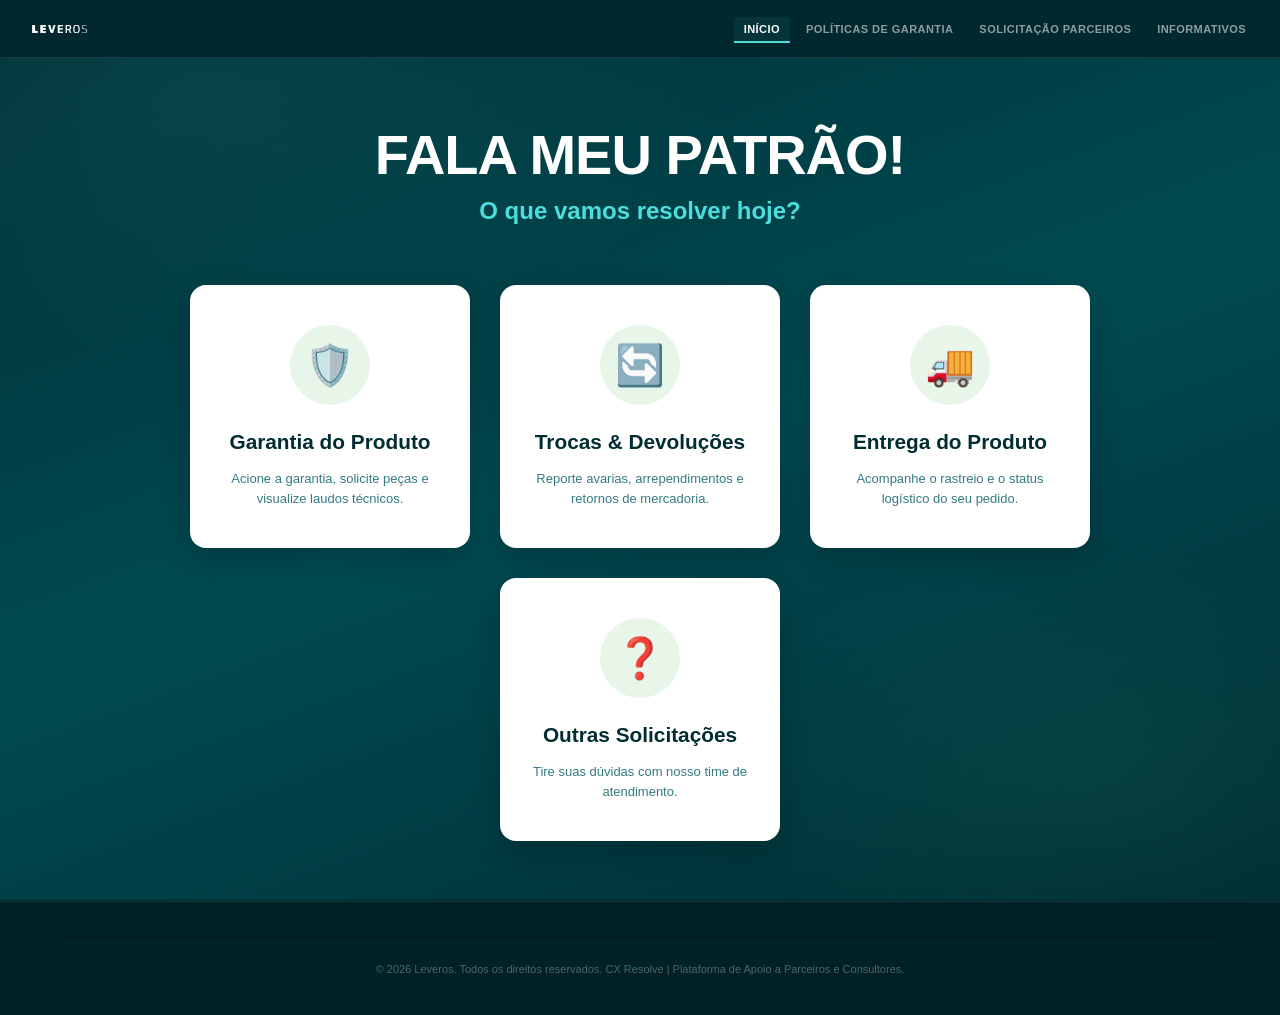
==== index.html @ 74e3dc8e "Update index.html" ====
<!DOCTYPE html>
<html lang="pt-BR">
<head>
    <meta charset="UTF-8">
    <meta name="viewport" content="width=device-width, initial-scale=1.0">
    <link rel="icon" type="image" href="LogoLeveros.png">
    <title>Hub do Parceiro - Leveros</title>
    <meta name="view-transition" content="same-origin">    
    <link rel="stylesheet" href="style.css">
    
    <!-- Estilos exclusivos do Hub (integrados com as variáveis do seu style.css) -->
    <style>
        .hub-wrapper {
            text-align: center;
            padding-top: 40px; /* Dá um respiro abaixo do header */
        }

        .greeting-title {
            font-size: clamp(32px, 5vw, 56px);
            font-weight: 900;
            color: white; 
            margin-bottom: 10px;
            letter-spacing: -1px;
            animation: fadeUp 0.6s ease both;
        }

        .greeting-subtitle {
            font-size: clamp(16px, 2.5vw, 24px);
            font-weight: 700;
            color: var(--azul);
            margin-bottom: 60px;
            opacity: 0.9;
            animation: fadeUp 0.6s ease both 0.2s;
        }

        /* Grade dos Cartões */
        .cards-grid {
            display: flex;
            justify-content: center;
            gap: 30px;
            flex-wrap: wrap;
            animation: fadeUp 0.8s ease both 0.4s;
        }

        /* Estilo dos Cartões - Fundo Branco para destacar no fundo escuro */
        .hub-card {
            background: #ffffff;
            border: none;
            border-radius: 16px;
            width: 280px;
            padding: 40px 24px;
            text-decoration: none;
            box-shadow: 0 10px 30px rgba(0, 0, 0, 0.2);
            transition: all 0.3s ease;
            display: flex;
            flex-direction: column;
            align-items: center;
            gap: 15px;
            position: relative;
            overflow: hidden;
        }

        /* Barra amarela superior no hover */
        .hub-card::before {
            content: "";
            position: absolute;
            top: 0;
            left: 0;
            width: 100%;
            height: 6px;
            background: var(--amarelo);
            transform: scaleX(0);
            transition: transform 0.3s ease;
            transform-origin: left;
        }

        .hub-card:hover {
            transform: translateY(-10px);
            box-shadow: 0 15px 40px rgba(0, 0, 0, 0.4);
        }

        .hub-card:hover::before {
            transform: scaleX(1);
        }

        /* Ícones */
        .icon-wrapper {
            display: flex;
            align-items: center;
            justify-content: center;
            width: 80px;
            height: 80px;
            background-color: #E8F5E9; /* Verde bem clarinho de fundo */
            border-radius: 50%;
            margin-bottom: 10px;
            transition: transform 0.3s ease, background-color 0.3s ease, box-shadow 0.3s ease;
        }

        .hub-icon {
            font-size: 2.5rem;
        }

        .hub-card:hover .icon-wrapper {
            background-color: var(--verde3);
            transform: scale(1.1);
            box-shadow: 0 0 15px rgba(111, 255, 175, 0.5);
        }

        /* Textos dentro do Cartão (Precisam ser escuros para aparecer no fundo branco) */
        .hub-title {
            font-size: 1.3rem;
            font-weight: 800;
            color: var(--verde1);
            text-align: center;
        }

        .hub-desc {
            font-size: 13px;
            color: var(--verde2);
            margin: 0;
            line-height: 1.5;
            text-align: center;
            opacity: 0.8;
        }
    </style>
</head>

<body>
    <!-- Camada de fundo do seu CSS -->
    <div class="bg-layer"></div>

    <header class="top-header">
         <div class="header-inner">
            <div class="logo-area">
                <img src="LogoLeveros.png" class="header-logo" alt="Leveros">
            </div>
            <nav>
                <ul>
                    <li><a href="index.html" class="active">Início</a></li>
                    <li><a href="politicas.html">Políticas de Garantia</a></li>
                    <li><a href="formPatrao.html">Solicitação Parceiros</a></li>
                    <li><a href="informativos.html">Informativos</a></li>
                </ul>
            </nav>
            <div class="hamburger" id="hamburger"><span></span><span></span><span></span></div>
        </div>
    </header>

    <!-- Usando o seu .container nativo para respeitar margens e paddings -->
    <main class="container">
        <div class="hub-wrapper">
            
            <!-- Texto Animado -->
            <h1 class="greeting-title">FALA MEU PATRÃO!</h1>
            <p class="greeting-subtitle">O que vamos resolver hoje?</p>

            <!-- Grade de Opções (Cards) -->
            <div class="cards-grid">
                
                <!-- Card 1: Garantia -->
                <a href="formPatrao.html" class="hub-card">
                    <div class="icon-wrapper">
                        <div class="hub-icon">🛡️</div>
                    </div>
                    <div class="hub-title">Garantia do Produto</div>
                    <p class="hub-desc">Acione a garantia, solicite peças e visualize laudos técnicos.</p>
                </a>

                <!-- Card 2: Trocas & Devoluções -->
                <a href="trocas.html" class="hub-card">
                    <div class="icon-wrapper">
                        <div class="hub-icon">🔄</div>
                    </div>
                    <div class="hub-title">Trocas & Devoluções</div>
                    <p class="hub-desc">Reporte avarias, arrependimentos e retornos de mercadoria.</p>
                </a>

                <!-- Card 3: Entregas -->
                <a href="entregas.html" class="hub-card">
                    <div class="icon-wrapper">
                        <div class="hub-icon">🚚</div>
                    </div>
                    <div class="hub-title">Entrega do Produto</div>
                    <p class="hub-desc">Acompanhe o rastreio e o status logístico do seu pedido.</p>
                </a>

                <!-- Card 4: Outros Assuntos -->
                <a href="atendimento.html" class="hub-card">
                    <div class="icon-wrapper">
                        <div class="hub-icon">❓</div>
                    </div>
                    <div class="hub-title">Outras Solicitações</div>
                    <p class="hub-desc">Tire suas dúvidas com nosso time de atendimento.</p>
                </a>

            </div>
        </div>
    </main>

    <!-- Usando a estrutura nativa de rodapé do seu CSS -->
    <footer>
        <div class="footer-bottom">
            <p>&copy; 2026 Leveros. Todos os direitos reservados. CX Resolve | Plataforma de Apoio a Parceiros e Consultores.</p>
        </div>
    </footer>

    <script>
        // ── Script do Menu Hambúrguer Nativo ──
        (function () {
            const hamburger = document.getElementById('hamburger');
            if (!hamburger) return;

            const navLinks = document.querySelectorAll('nav ul li a');
            
            // Cria o menu baseado na sua classe .mobile-menu do style.css
            const mobileMenu = document.createElement('div');
            mobileMenu.className = 'mobile-menu';
            mobileMenu.id = 'mobileMenu';

            navLinks.forEach(link => {
                const a = document.createElement('a');
                a.href = link.href;
                a.textContent = link.textContent;
                if (link.classList.contains('active')) a.classList.add('active');
                a.addEventListener('click', () => mobileMenu.classList.remove('open'));
                mobileMenu.appendChild(a);
            });

            document.body.appendChild(mobileMenu);

            hamburger.addEventListener('click', (e) => {
                e.stopPropagation();
                mobileMenu.classList.toggle('open');
            });

            document.addEventListener('click', (e) => {
                if (!hamburger.contains(e.target) && !mobileMenu.contains(e.target)) {
                    mobileMenu.classList.remove('open');
                }
            });
        })();
    </script>
</body>
</html>
---- style.css ----
/* ====================================================================
   1. VARIÁVEIS GLOBAIS E RESET
   ==================================================================== */
:root {
  --verde1: #002D32;
  --verde2: #005A64;
  --azul:   #4CDDDD;
  --verde3: #6FFFAF;
  --amarelo:#FFCE00;
  --glass:  rgba(255,255,255,0.05);
  --glass-border: rgba(255,255,255,0.09);
  --font: Verdana, Geneva, Tahoma, sans-serif;
  
  --erro-cor: #FF6B6B;
  --erro-bg: rgba(255,107,107,0.1);
  --erro-border: rgba(255,107,107,0.2);
  
  --sucesso-cor: var(--verde3);
  --sucesso-bg: rgba(111,255,175,0.08);
  --sucesso-border: rgba(111,255,175,0.25);

  /* Altura do header — usada em múltiplos lugares */
  --header-h: 58px;
  /* Ticker não é mais fixo, então container só compensa a navbar */
}

*, *::before, *::after { box-sizing: border-box; margin: 0; padding: 0; }

body {
  font-family: var(--font);
  background: var(--verde1);
  color: white;
  min-height: 100vh;
  overflow-x: hidden;
  font-size: 13px;
  display: flex;
  flex-direction: column;
}

.bg-layer {
  position: fixed; inset: 0; z-index: 0;
  background:
    radial-gradient(ellipse 70% 50% at 15% 10%, rgba(76,221,221,0.09) 0%, transparent 60%),
    radial-gradient(ellipse 55% 45% at 85% 85%, rgba(111,255,175,0.06) 0%, transparent 55%),
    linear-gradient(160deg, #002D32 0%, #004A52 50%, #002D32 100%);
}

.container { 
  width: 100%; 
  max-width: 1200px; 
  margin: 0 auto; 
  padding: calc(var(--header-h) + 24px) 20px 40px; 
  position: relative; 
  z-index: 5; 
  flex: 1;
}

.section-label { font-size: 10px; font-weight: 700; letter-spacing: 0.14em; text-transform: uppercase; color: var(--azul); opacity: 0.8; margin-bottom: 14px; }

.page-header { margin-bottom: 40px; animation: fadeUp 0.5s ease both; }
.page-label { font-size: 10px; color: var(--azul); letter-spacing: 0.12em; text-transform: uppercase; margin-bottom: 8px; opacity: 0.8; }
.page-header h1 { font-family: var(--font); font-size: clamp(24px, 4vw, 32px); font-weight: 700; }
.page-header h1 span { color: var(--azul); }
.page-header p { font-size: 12px; opacity: 0.45; margin-top: 8px; line-height: 1.6; }


/* ====================================================================
   3. NAVEGAÇÃO E HEADER
   ==================================================================== */
header.top-header {
    position: fixed;
    top: 0;
    width: 100%;
    z-index: 1000; /* maior que o menu mobile */
}

/* Barra principal do header */
.header-inner { 
  width: 100%; 
  background: rgba(0,40,46,0.98); 
  backdrop-filter: blur(18px); 
  border-bottom: 1px solid var(--glass-border); 
  padding: 0 24px;
  height: var(--header-h);
  display: flex; 
  align-items: center; 
  justify-content: space-between; 
  gap: 12px;
}

.header-inner h1 {
  font-size: clamp(11px, 2vw, 14px);
  white-space: nowrap;
  overflow: hidden;
  text-overflow: ellipsis;
  flex-shrink: 1;
  min-width: 0;
}

.logo-area { display: flex; align-items: center; gap: 10px; }
.header-logo { height: 24px; filter: brightness(0) invert(1); }

header nav { 
  flex-shrink: 0;
}

nav ul, .nav-links { 
  list-style: none; 
  display: flex; 
  align-items: center; 
  justify-content: flex-end; 
  gap: 6px;
  white-space: nowrap; 
  flex-wrap: nowrap;
}

nav a, .nav-links a { 
  color: rgba(255,255,255,0.55); 
  text-decoration: none; 
  font-family: var(--font); 
  font-size: 11px; 
  font-weight: bold; 
  text-transform: uppercase; 
  letter-spacing: 0.04em; 
  transition: color 0.3s;
  padding: 6px 10px;
  border-radius: 4px;
  white-space: nowrap;
}
nav a:hover, .nav-links a:hover { color: var(--azul); }
nav a.active { 
  color: white; 
  border-bottom: 2px solid var(--azul); 
  background: rgba(76,221,221,0.07); 
  border-radius: 4px 4px 0 0; 
}

.logout-btn { margin-left: 8px; padding: 6px 12px; border: 1px solid var(--amarelo); border-radius: 4px; background: transparent; color: var(--amarelo); font-family: var(--font); font-size: 11px; font-weight: 700; cursor: pointer; transition: all 0.2s; white-space: nowrap; }
.logout-btn:hover { background: var(--amarelo); color: var(--verde1); }

/* Hambúrguer — oculto por padrão */
.hamburger { 
  display: none; 
  flex-direction: column; 
  gap: 5px; 
  cursor: pointer; 
  padding: 6px;
  flex-shrink: 0;
  margin-left: auto;
}
.hamburger span { display: block; width: 22px; height: 2px; background: white; border-radius: 2px; transition: all 0.3s; }

/* Menu mobile deslizante */
.mobile-menu { 
  display: none; 
  position: fixed; 
  top: var(--header-h); 
  left: 0; 
  right: 0; 
  background: rgba(0,40,46,0.99); 
  backdrop-filter: blur(18px); 
  border-bottom: 1px solid var(--glass-border); 
  padding: 12px 24px 20px; 
  z-index: 998;
  flex-direction: column; 
  gap: 2px; 
}
.mobile-menu.open { display: flex; }
.mobile-menu a { 
  color: rgba(255,255,255,0.8); 
  text-decoration: none; 
  font-family: var(--font); 
  font-size: 13px; 
  padding: 13px 4px; 
  border-bottom: 1px solid var(--glass-border); 
  display: flex;
  align-items: center;
  gap: 8px;
}
.mobile-menu a.active { color: var(--azul); font-weight: bold; }
.mobile-menu a:last-child { border-bottom: none; }
.mobile-menu .logout-btn { margin-top: 10px; margin-left: 0; width: fit-content; }


/* ====================================================================
   4. TICKER — estático, rola com a página
   ==================================================================== */
.ticker-wrapper {
    height: 41px;
    background: rgba(76, 221, 221, 0.08); 
    border-bottom: 1px dashed rgba(76, 221, 221, 0.2);
    width: 100%;
    overflow: hidden;
    display: flex;
    align-items: center;
    /* Fica logo abaixo da .header-inner no HTML — rola com a página normalmente */
    position: relative;
    z-index: 1;
}

.ticker-content {
    display: inline-flex;
    white-space: nowrap;
    animation: ticker 80s linear infinite; 
    will-change: transform;
}

.ticker-item {
    color: white;
    font-size: 12px;
    font-weight: normal;
    padding: 0 60px;
    display: inline-flex;
    align-items: center;
    letter-spacing: 0.03em;
    white-space: nowrap;
}

.ticker-item strong { margin-left: 6px; margin-right: 6px; }

@keyframes ticker {
    0%   { transform: translateX(0); }
    100% { transform: translateX(-50%); } 
}
.ticker-wrapper:hover .ticker-content { animation-play-state: paused; }


/* ====================================================================
   11. FORMULÁRIO E TABELAS
   ==================================================================== */
.layout-wrapper { display: flex; gap: 25px; align-items: flex-start; flex-wrap: wrap; }
.form-column { flex: 1; min-width: 280px; max-width: 650px; }
.table-column { flex: 1; min-width: 280px; }

.card-panel { background: var(--glass); border: 1px solid var(--glass-border); border-radius: 8px; padding: 24px; margin-bottom: 24px; backdrop-filter: blur(10px); }
.form-group { margin-bottom: 18px; }
.form-group label { display: block; margin-bottom: 6px; font-size: 11px; opacity: 0.8; font-weight: bold; color: white; text-transform: uppercase; letter-spacing: 0.05em; }
select, input[type="date"] { width: 100%; padding: 10px 14px; border-radius: 5px; border: 1px solid var(--glass-border); background: rgba(255,255,255,0.06); color: white; font-family: var(--font); font-size: 12px; outline: none; transition: border-color 0.2s; color-scheme: dark; }
select option { background: #003038; color: white; }
select:focus, input[type="date"]:focus { border-color: var(--azul); }
.hidden { display: none !important; }

.garantia-section { background: rgba(0, 0, 0, 0.15); padding: 20px; border-radius: 8px; border: 1px dashed var(--glass-border); margin-bottom: 20px; margin-top: 20px; }

.glass-table { width: 100%; border-collapse: collapse; font-size: 11px; color: rgba(255, 255, 255, 0.9); }
.glass-table th, .glass-table td { padding: 12px 10px; text-align: left; border-bottom: 1px dashed var(--glass-border); }
.glass-table th { color: var(--azul); font-weight: bold; text-transform: uppercase; letter-spacing: 0.05em; background: rgba(0, 0, 0, 0.1); }
.glass-table tr:last-child td { border-bottom: none; }
.glass-table tr:hover td { background: rgba(255, 255, 255, 0.03); }

.tag-info { display: inline-block; padding: 3px 6px; border-radius: 4px; background: rgba(255, 206, 0, 0.1); color: var(--amarelo); font-size: 9px; font-weight: bold; margin-top: 4px; border: 1px solid rgba(255, 206, 0, 0.3); }
.tag-info-extenso { display: inline-block; padding: 4px 8px; border-radius: 4px; background: rgba(255, 206, 0, 0.1); color: var(--amarelo); font-size: 10px; line-height: 1.4; margin-top: 6px; border: 1px solid rgba(255, 206, 0, 0.3); }

.result-box h3 { font-size: 13px; font-weight: 700; color: var(--azul); margin-bottom: 8px; text-transform: uppercase; letter-spacing: 0.05em; }
.result-box p { font-size: 12px; line-height: 1.6; opacity: 0.85; margin-bottom: 20px; color: white; white-space: pre-line; }

.status-box { padding: 14px 18px; margin-bottom: 20px; border-radius: 8px; font-size: 12px; line-height: 1.6; }
.status-ok { background: var(--sucesso-bg); border: 1px solid var(--sucesso-border); color: var(--sucesso-cor); }
.status-nok { background: var(--erro-bg); border: 1px solid var(--erro-border); color: var(--erro-cor); }

.uappi-box { background: rgba(255,206,0,0.08); border: 1px solid rgba(255,206,0,0.25); padding: 14px 18px; margin-bottom: 20px; border-radius: 8px; font-size: 12px; line-height: 1.6; color: var(--amarelo); }
.protocolo-box { background: rgba(76,221,221,0.08); border: 1px solid rgba(76,221,221,0.25); padding: 14px 18px; margin-bottom: 20px; border-radius: 8px; font-size: 12px; line-height: 1.6; color: var(--azul); }
.info-row { display: flex; justify-content: space-between; border-bottom: 1px dashed var(--glass-border); padding-bottom: 6px; margin-bottom: 6px; }
.obs-text { font-size: 11px; margin-top: 10px; font-style: italic; opacity: 0.7; }
.alert-crm { background: rgba(255,206,0,0.1); color: white; padding: 16px; border-radius: 5px; font-size: 12px; border: 1px solid rgba(255,206,0,0.3); line-height: 1.5; margin-top: 10px; }
.regra-header { color: var(--amarelo); font-weight: 700; text-transform: uppercase; font-size: 11px; letter-spacing: 0.05em; display: block; margin-bottom: 5px; }
.crm-footer { margin-top: 12px; padding-top: 12px; border-top: 1px dashed rgba(255,206,0,0.3); font-size: 11px; opacity: 0.9; color: var(--amarelo); font-weight: bold; }
.section-title { font-size: 13px; font-weight: 700; color: white; letter-spacing: 0.05em; display: block; margin-bottom: 4px; }


/* ====================================================================
   12. FOOTER E ANIMAÇÕES
   ==================================================================== */
footer { 
  position: relative; 
  z-index: 5; 
  margin-top: 20px; 
  padding: 40px 28px; 
  background: rgba(0,0,0,0.25); 
  border-top: 1px solid var(--glass-border); 
  width: 100%; 
}
.footer-inner { max-width: 1160px; margin: auto; display: grid; grid-template-columns: repeat(auto-fit, minmax(200px, 1fr)); gap: 32px; margin-bottom: 24px; }
.footer-col h4 { font-size: 10px; font-weight: 700; letter-spacing: 0.12em; text-transform: uppercase; color: var(--azul); margin-bottom: 14px; }
.footer-col p, .footer-col a { font-size: 11px; opacity: 0.5; color: white; text-decoration: none; display: block; margin-bottom: 7px; transition: opacity 0.2s; }
.footer-col a:hover { opacity: 0.85; }
.footer-logo { height: 20px; filter: brightness(0) invert(1); opacity: 0.35; margin-bottom: 12px; }
.footer-bottom { max-width: 1160px; margin: 0 auto; padding-top: 20px; border-top: 1px solid var(--glass-border); text-align: center; font-size: 11px; opacity: 0.3; }

@keyframes fadeUp { from { opacity:0; transform:translateY(10px); } to { opacity:1; transform:none; } }
@keyframes fadeIn  { from { opacity:0; } to { opacity:1; } }
@keyframes pulseGreen { 0%, 100% { box-shadow: 0 0 0 0 rgba(111,255,175,0.4); } 50% { box-shadow: 0 0 0 5px rgba(111,255,175,0); } }


/* ====================================================================
   13. MEDIA QUERIES (TABLET / CELULAR)
   ==================================================================== */

/* Tablet — reduz padding do header */
@media (max-width: 900px) {
  .header-inner { padding: 0 16px; }
  nav a, .nav-links a { font-size: 10px; padding: 6px 7px; }
}

/* Mobile — ativa hambúrguer */
@media (max-width: 680px) {
  :root {
    --header-h: 54px;
  }

  .container {
  padding-top: calc(var(--header-h) + 41px + 24px); /* header + ticker + espaço */
  }

  nav ul, .nav-links { display: none; }
  .hamburger { display: flex; }

  .header-inner h1 {
    font-size: 12px;
    max-width: calc(100vw - 100px); /* evita colidir com hambúrguer */
  }

  .ticker-item {
    font-size: 11px;
    padding: 0 30px;
  }

  .container {
    padding-left: 14px;
    padding-right: 14px;
  }

  .card-panel { padding: 16px; }

  .welcome-row { flex-direction: column; align-items: flex-start; }
  .search-wrap { max-width: 100%; }
  .login-card { padding: 40px 24px; }
  .form-aviso-row { flex-direction: column; align-items: flex-start; }
  .form-row { grid-template-columns: 1fr; }
  .feedback-section { padding: 24px 18px; }

  .layout-wrapper { flex-direction: column; }
  .form-column, .table-column { min-width: 100%; max-width: 100%; }
}


/* ====================================================================
   14. VIEW TRANSITIONS
   ==================================================================== */
@view-transition { navigation: auto; }

@keyframes page-out { from { opacity: 1; } to { opacity: 0; } }
@keyframes page-in  { from { opacity: 0; } to { opacity: 1; } }

::view-transition-old(root) { animation: 200ms cubic-bezier(0.4, 0, 1, 1) both page-out; }
::view-transition-new(root) { animation: 300ms cubic-bezier(0, 0, 0.2, 1) both page-in; }

/* Ajustes exclusivos para telas menores (Celulares) */
    @media (max-width: 768px) {
        
        /* 1. Trava o cabeçalho para ele ficar no tamanho certinho e alinhado */
        .header-inner {
            display: flex !important;
            justify-content: space-between !important;
            align-items: center !important;
            flex-wrap: nowrap !important;
        }

        /* 2. Ajusta o tamanho da logo */
        .header-inner img {
            width: 140px !important; 
        }

        /* 3. A MÁGICA: Oculta o título longo no celular para despoluir a tela e não quebrar o menu */
        .header-inner h1 {
            display: none !important; 
        }

        /* 4. Garante que o container de baixo não fique com margem errada */
        .ticker-wrapper {
            margin-top: 15px !important;
        }
    
    
    
    
    }
      .container h2 {
    margin-bottom: 20px;
}
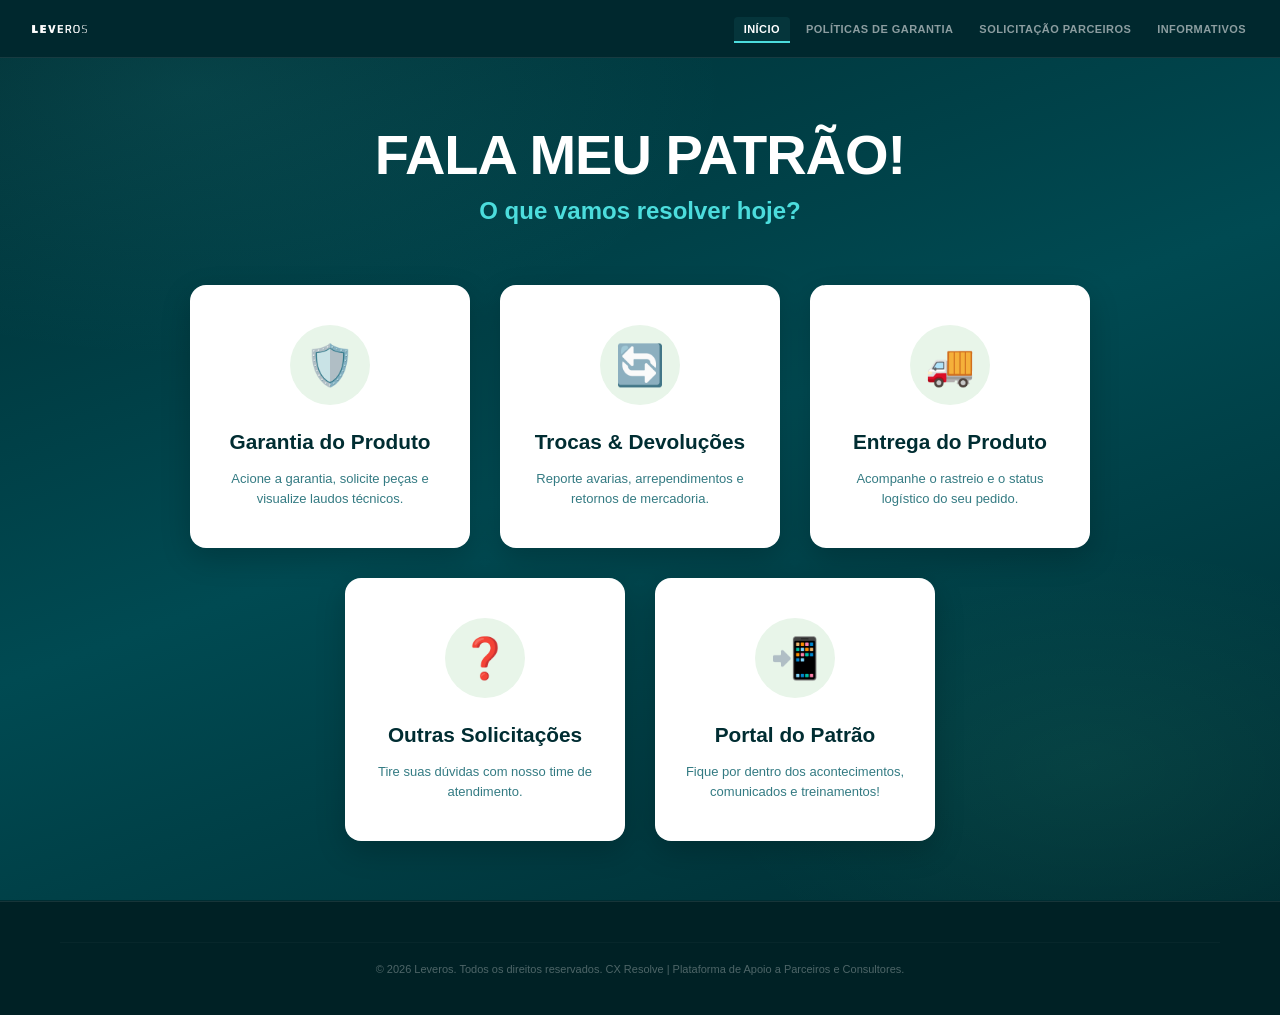
==== commit 6316c0c2: "Update index.html" ====
--- a/index.html
+++ b/index.html
@@ -193,6 +193,16 @@
                     <p class="hub-desc">Tire suas dúvidas com nosso time de atendimento.</p>
                 </a>
 
+
+                <!-- Card 5: Portal Parceiro -->
+                <a href="atendimento.html" class="hub-card">
+                    <div class="icon-wrapper">
+                        <div class="hub-icon">📲</div>
+                    </div>
+                    <div class="hub-title">Portal do Patrão</div>
+                    <p class="hub-desc">Fique por dentro dos acontecimentos, comunicados e treinamentos!</p>
+                </a>
+
             </div>
         </div>
     </main>
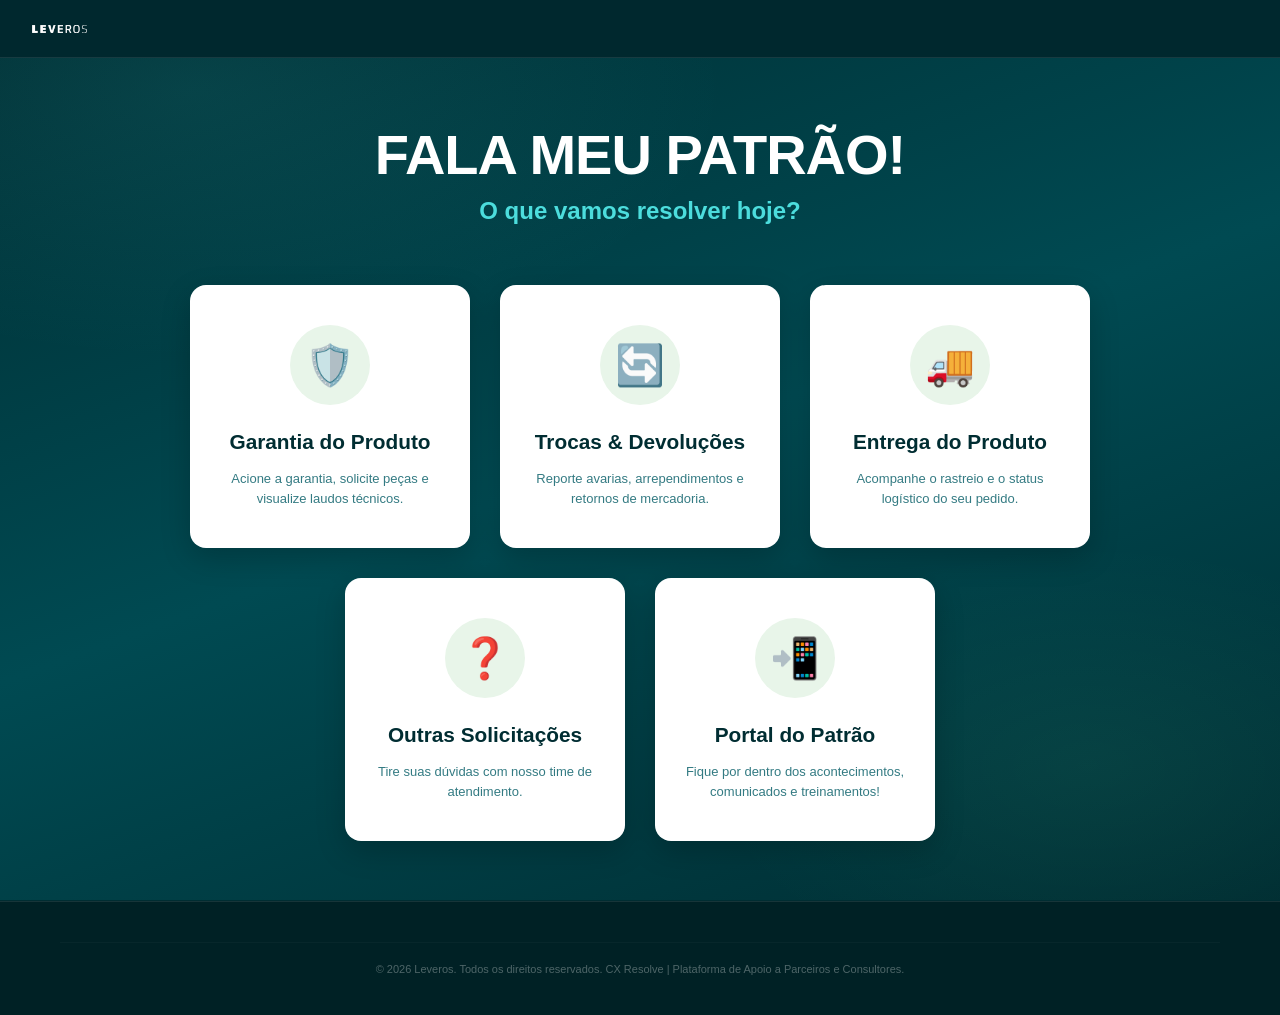
==== commit 8ddadc4f: "Update index.html" ====
--- a/index.html
+++ b/index.html
@@ -4,7 +4,7 @@
     <meta charset="UTF-8">
     <meta name="viewport" content="width=device-width, initial-scale=1.0">
     <link rel="icon" type="image" href="LogoLeveros.png">
-    <title>Hub do Parceiro - Leveros</title>
+    <title>Hub do Patrão - Leveros</title>
     <meta name="view-transition" content="same-origin">    
     <link rel="stylesheet" href="style.css">
     
@@ -134,15 +134,7 @@
             <div class="logo-area">
                 <img src="LogoLeveros.png" class="header-logo" alt="Leveros">
             </div>
-            <nav>
-                <ul>
-                    <li><a href="index.html" class="active">Início</a></li>
-                    <li><a href="politicas.html">Políticas de Garantia</a></li>
-                    <li><a href="formPatrao.html">Solicitação Parceiros</a></li>
-                    <li><a href="informativos.html">Informativos</a></li>
-                </ul>
-            </nav>
-            <div class="hamburger" id="hamburger"><span></span><span></span><span></span></div>
+            
         </div>
     </header>
 
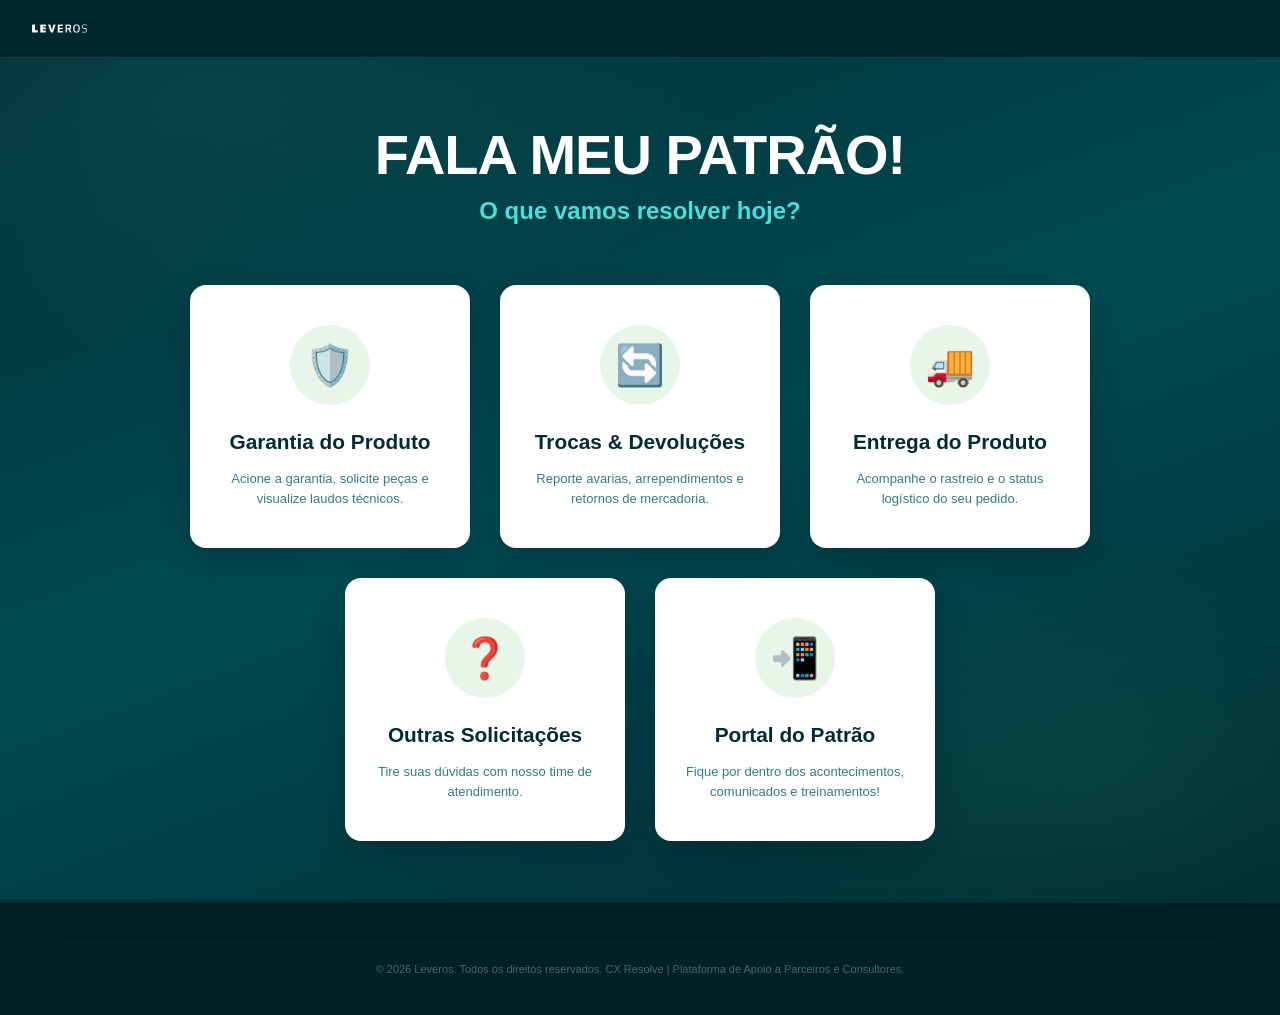
==== commit 7362b0a5: "Update index.html" ====
--- a/index.html
+++ b/index.html
@@ -122,6 +122,22 @@
             text-align: center;
             opacity: 0.8;
         }
+
+
+         /* =========================================
+               CORREÇÃO DA LOGO MOBILE
+        ========================================= */
+            .header-logo {
+                object-fit: contain; /* Impede que a imagem seja achatada */
+            }
+            
+            @media (max-width: 768px) {
+                .header-inner img.header-logo {
+                    width: 140px !important; /* Mantém a largura que você configurou */
+                    height: auto !important; /* Libera a altura para acompanhar a proporção da largura */
+                }
+            }
+        
     </style>
 </head>
 
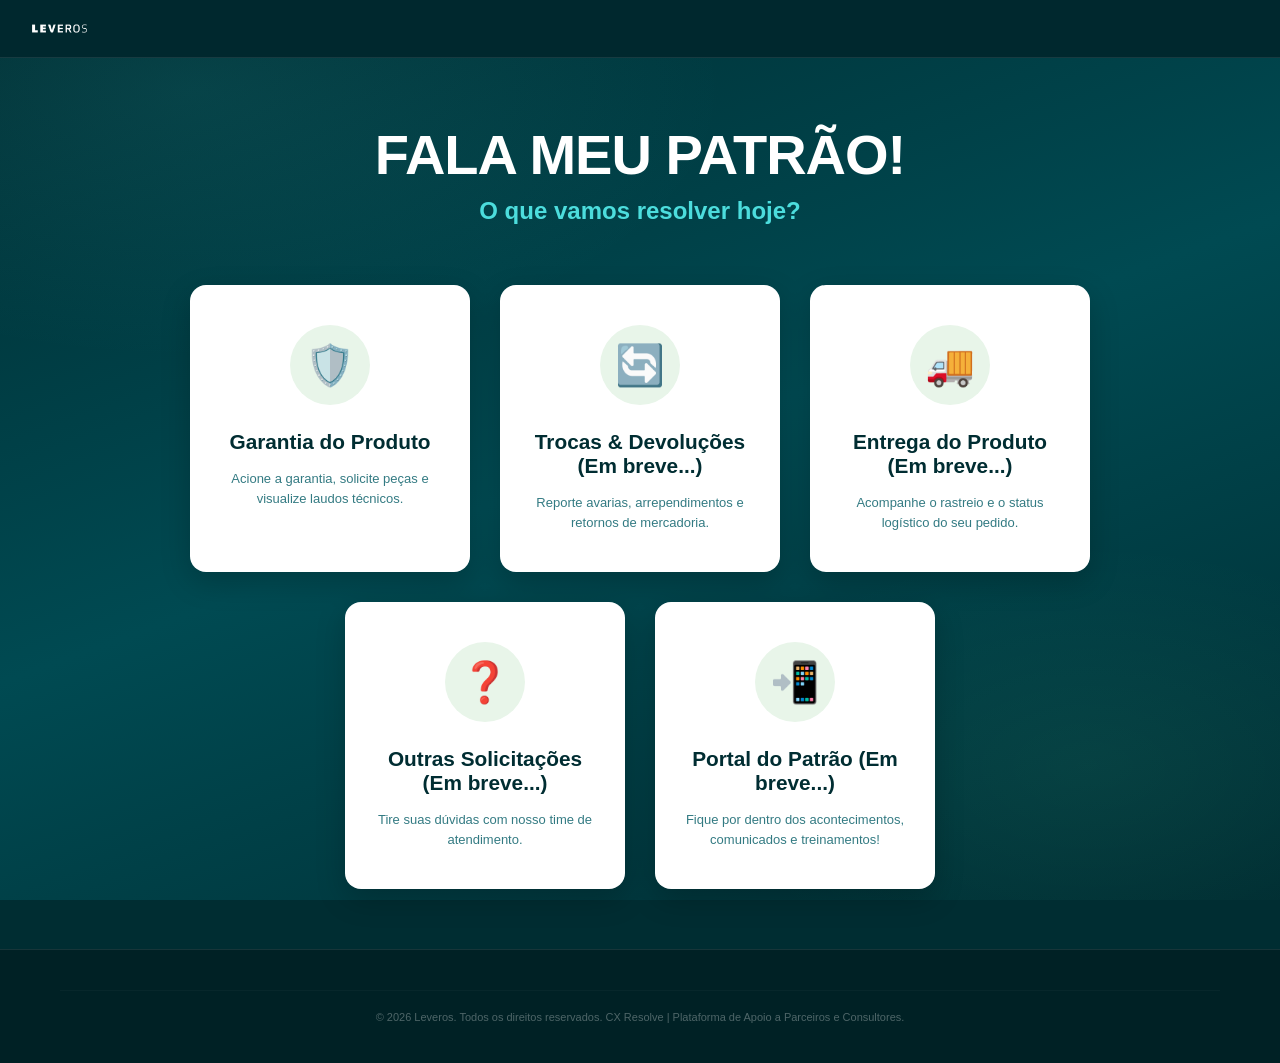
==== commit accd057e: "Update index.html" ====
--- a/index.html
+++ b/index.html
@@ -179,7 +179,7 @@
                     <div class="icon-wrapper">
                         <div class="hub-icon">🔄</div>
                     </div>
-                    <div class="hub-title">Trocas & Devoluções</div>
+                    <div class="hub-title">Trocas & Devoluções (Em breve...)</div>
                     <p class="hub-desc">Reporte avarias, arrependimentos e retornos de mercadoria.</p>
                 </a>
 
@@ -188,7 +188,7 @@
                     <div class="icon-wrapper">
                         <div class="hub-icon">🚚</div>
                     </div>
-                    <div class="hub-title">Entrega do Produto</div>
+                    <div class="hub-title">Entrega do Produto (Em breve...)</div>
                     <p class="hub-desc">Acompanhe o rastreio e o status logístico do seu pedido.</p>
                 </a>
 
@@ -197,7 +197,7 @@
                     <div class="icon-wrapper">
                         <div class="hub-icon">❓</div>
                     </div>
-                    <div class="hub-title">Outras Solicitações</div>
+                    <div class="hub-title">Outras Solicitações (Em breve...)</div>
                     <p class="hub-desc">Tire suas dúvidas com nosso time de atendimento.</p>
                 </a>
 
@@ -207,7 +207,7 @@
                     <div class="icon-wrapper">
                         <div class="hub-icon">📲</div>
                     </div>
-                    <div class="hub-title">Portal do Patrão</div>
+                    <div class="hub-title">Portal do Patrão (Em breve...)</div>
                     <p class="hub-desc">Fique por dentro dos acontecimentos, comunicados e treinamentos!</p>
                 </a>
 
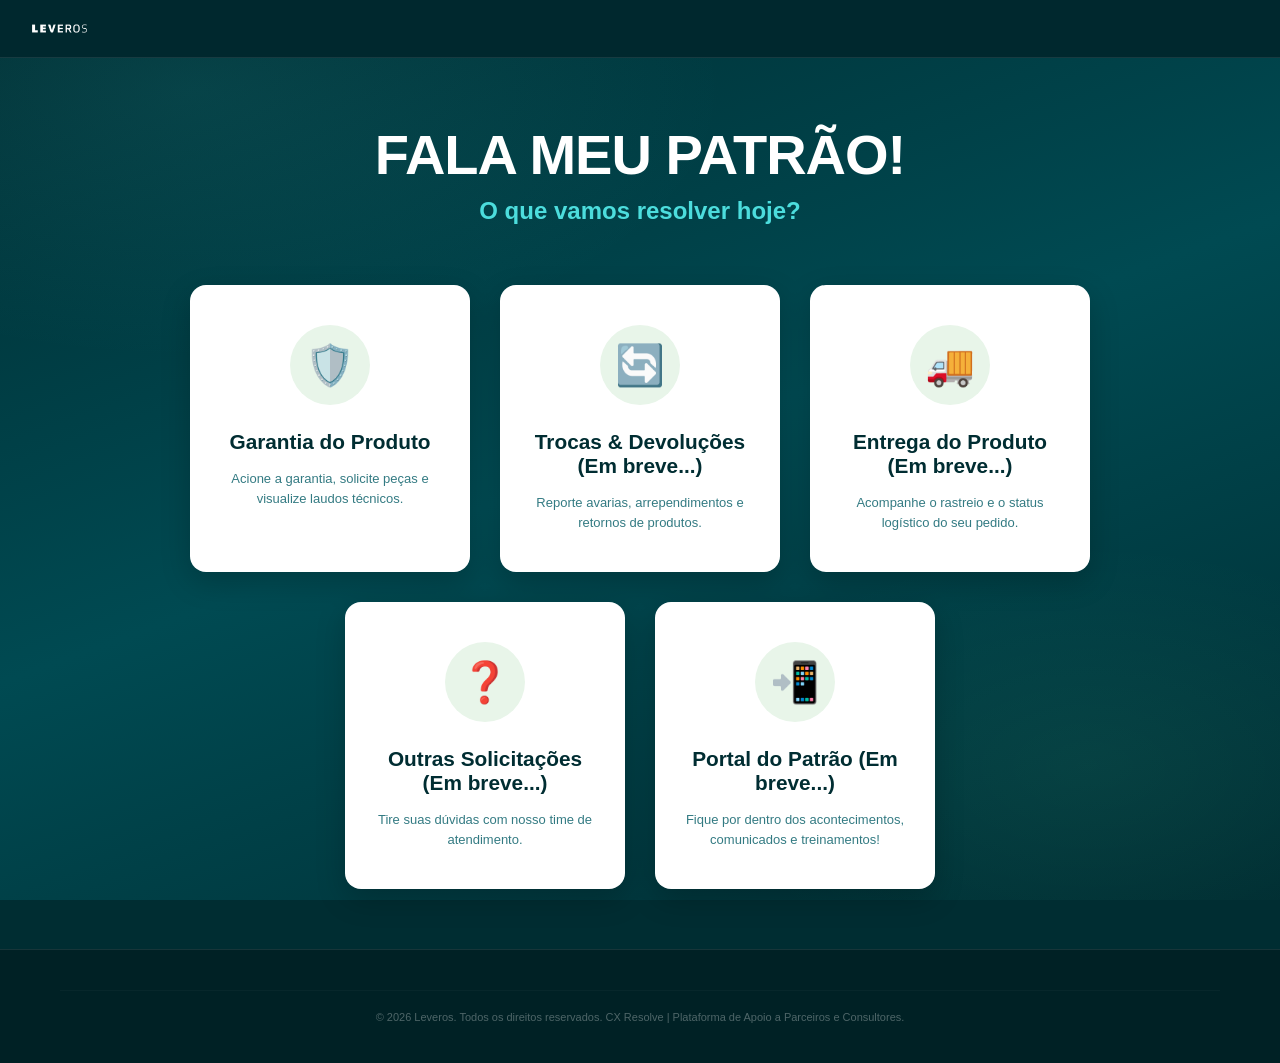
==== commit 1842476e: "Update description text for Trocas & Devoluções" ====
--- a/index.html
+++ b/index.html
@@ -179,8 +179,8 @@
                     <div class="icon-wrapper">
                         <div class="hub-icon">🔄</div>
                     </div>
-                    <div class="hub-title">Trocas & Devoluções (Em breve...)</div>
-                    <p class="hub-desc">Reporte avarias, arrependimentos e retornos de mercadoria.</p>
+                    <div class="hub-title">Trocas & Devoluções <br> (Em breve...)</div>
+                    <p class="hub-desc">Reporte avarias, arrependimentos e retornos de produtos.</p>
                 </a>
 
                 <!-- Card 3: Entregas -->
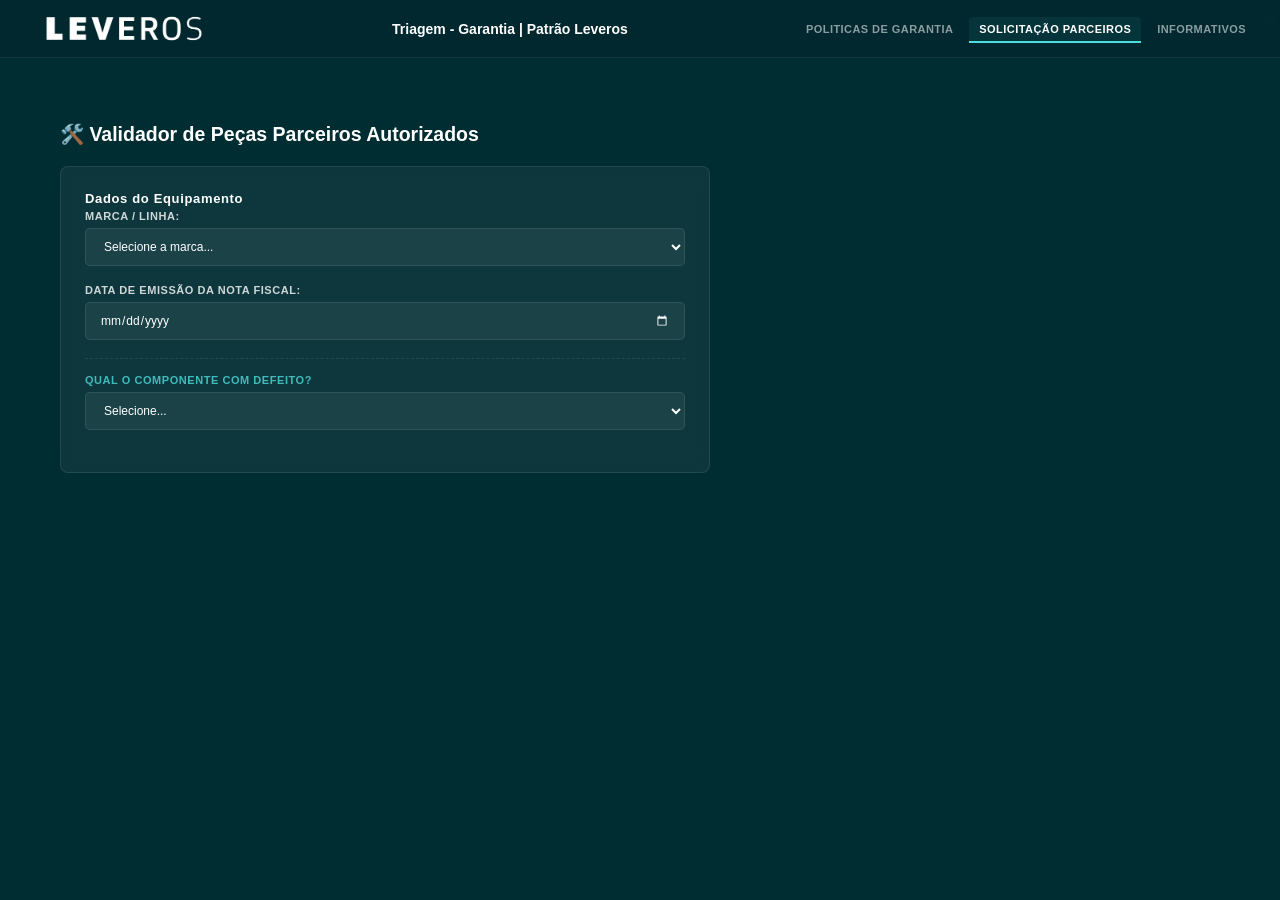
==== commit 7d8726a8: "Rename formulariop.html to index.html" ====
--- a/index.html
+++ b/index.html
@@ -3,237 +3,374 @@
 <head>
     <meta charset="UTF-8">
     <meta name="viewport" content="width=device-width, initial-scale=1.0">
-    <link rel="icon" type="image" href="LogoLeveros.png">
-    <title>Hub do Patrão - Leveros</title>
-    <meta name="view-transition" content="same-origin">    
+    <title>Validador de Garantia - Parceiros</title>
+    <meta name="view-transition" content="same-origin">
     <link rel="stylesheet" href="style.css">
-    
-    <!-- Estilos exclusivos do Hub (integrados com as variáveis do seu style.css) -->
-    <style>
-        .hub-wrapper {
-            text-align: center;
-            padding-top: 40px; /* Dá um respiro abaixo do header */
-        }
-
-        .greeting-title {
-            font-size: clamp(32px, 5vw, 56px);
-            font-weight: 900;
-            color: white; 
-            margin-bottom: 10px;
-            letter-spacing: -1px;
-            animation: fadeUp 0.6s ease both;
-        }
-
-        .greeting-subtitle {
-            font-size: clamp(16px, 2.5vw, 24px);
-            font-weight: 700;
-            color: var(--azul);
-            margin-bottom: 60px;
-            opacity: 0.9;
-            animation: fadeUp 0.6s ease both 0.2s;
-        }
-
-        /* Grade dos Cartões */
-        .cards-grid {
-            display: flex;
-            justify-content: center;
-            gap: 30px;
-            flex-wrap: wrap;
-            animation: fadeUp 0.8s ease both 0.4s;
-        }
-
-        /* Estilo dos Cartões - Fundo Branco para destacar no fundo escuro */
-        .hub-card {
-            background: #ffffff;
-            border: none;
-            border-radius: 16px;
-            width: 280px;
-            padding: 40px 24px;
-            text-decoration: none;
-            box-shadow: 0 10px 30px rgba(0, 0, 0, 0.2);
-            transition: all 0.3s ease;
-            display: flex;
-            flex-direction: column;
-            align-items: center;
-            gap: 15px;
-            position: relative;
-            overflow: hidden;
-        }
-
-        /* Barra amarela superior no hover */
-        .hub-card::before {
-            content: "";
-            position: absolute;
-            top: 0;
-            left: 0;
-            width: 100%;
-            height: 6px;
-            background: var(--amarelo);
-            transform: scaleX(0);
-            transition: transform 0.3s ease;
-            transform-origin: left;
-        }
-
-        .hub-card:hover {
-            transform: translateY(-10px);
-            box-shadow: 0 15px 40px rgba(0, 0, 0, 0.4);
-        }
-
-        .hub-card:hover::before {
-            transform: scaleX(1);
-        }
-
-        /* Ícones */
-        .icon-wrapper {
-            display: flex;
-            align-items: center;
-            justify-content: center;
-            width: 80px;
-            height: 80px;
-            background-color: #E8F5E9; /* Verde bem clarinho de fundo */
-            border-radius: 50%;
-            margin-bottom: 10px;
-            transition: transform 0.3s ease, background-color 0.3s ease, box-shadow 0.3s ease;
-        }
-
-        .hub-icon {
-            font-size: 2.5rem;
-        }
-
-        .hub-card:hover .icon-wrapper {
-            background-color: var(--verde3);
-            transform: scale(1.1);
-            box-shadow: 0 0 15px rgba(111, 255, 175, 0.5);
-        }
-
-        /* Textos dentro do Cartão (Precisam ser escuros para aparecer no fundo branco) */
-        .hub-title {
-            font-size: 1.3rem;
-            font-weight: 800;
-            color: var(--verde1);
-            text-align: center;
-        }
-
-        .hub-desc {
-            font-size: 13px;
-            color: var(--verde2);
-            margin: 0;
-            line-height: 1.5;
-            text-align: center;
-            opacity: 0.8;
-        }
-
-
-         /* =========================================
-               CORREÇÃO DA LOGO MOBILE
-        ========================================= */
-            .header-logo {
-                object-fit: contain; /* Impede que a imagem seja achatada */
-            }
-            
-            @media (max-width: 768px) {
-                .header-inner img.header-logo {
-                    width: 140px !important; /* Mantém a largura que você configurou */
-                    height: auto !important; /* Libera a altura para acompanhar a proporção da largura */
-                }
-            }
-        
-    </style>
 </head>
-
 <body>
-    <!-- Camada de fundo do seu CSS -->
-    <div class="bg-layer"></div>
 
     <header class="top-header">
-         <div class="header-inner">
-            <div class="logo-area">
-                <img src="LogoLeveros.png" class="header-logo" alt="Leveros">
-            </div>
-            
+        <div class="header-inner">
+            
+            <!-- Imagem do logo inserida aqui, antes do título -->
+            <img src="LogoLeveros.png" alt="Logo Leveros" width="200">
+            
+            <h1> Triagem - Garantia | Patrão Leveros</h1>
+            
+            <nav>
+                <ul>
+                    <li><a href="politicas.html">Politicas de Garantia</a></li>
+                    <li><a href="formPatrao.html" class="active">Solicitação Parceiros</a></li>
+                    <li><a href="informativos.html">Informativos</a></li>
+                </ul>
+            </nav>
+            <div class="hamburger" id="hamburger"><span></span><span></span><span></span></div>
         </div>
     </header>
 
-    <!-- Usando o seu .container nativo para respeitar margens e paddings -->
-    <main class="container">
-        <div class="hub-wrapper">
-            
-            <!-- Texto Animado -->
-            <h1 class="greeting-title">FALA MEU PATRÃO!</h1>
-            <p class="greeting-subtitle">O que vamos resolver hoje?</p>
-
-            <!-- Grade de Opções (Cards) -->
-            <div class="cards-grid">
-                
-                <!-- Card 1: Garantia -->
-                <a href="formPatrao.html" class="hub-card">
-                    <div class="icon-wrapper">
-                        <div class="hub-icon">🛡️</div>
-                    </div>
-                    <div class="hub-title">Garantia do Produto</div>
-                    <p class="hub-desc">Acione a garantia, solicite peças e visualize laudos técnicos.</p>
-                </a>
-
-                <!-- Card 2: Trocas & Devoluções -->
-                <a href="trocas.html" class="hub-card">
-                    <div class="icon-wrapper">
-                        <div class="hub-icon">🔄</div>
-                    </div>
-                    <div class="hub-title">Trocas & Devoluções <br> (Em breve...)</div>
-                    <p class="hub-desc">Reporte avarias, arrependimentos e retornos de produtos.</p>
-                </a>
-
-                <!-- Card 3: Entregas -->
-                <a href="entregas.html" class="hub-card">
-                    <div class="icon-wrapper">
-                        <div class="hub-icon">🚚</div>
-                    </div>
-                    <div class="hub-title">Entrega do Produto (Em breve...)</div>
-                    <p class="hub-desc">Acompanhe o rastreio e o status logístico do seu pedido.</p>
-                </a>
-
-                <!-- Card 4: Outros Assuntos -->
-                <a href="atendimento.html" class="hub-card">
-                    <div class="icon-wrapper">
-                        <div class="hub-icon">❓</div>
-                    </div>
-                    <div class="hub-title">Outras Solicitações (Em breve...)</div>
-                    <p class="hub-desc">Tire suas dúvidas com nosso time de atendimento.</p>
-                </a>
-
-
-                <!-- Card 5: Portal Parceiro -->
-                <a href="atendimento.html" class="hub-card">
-                    <div class="icon-wrapper">
-                        <div class="hub-icon">📲</div>
-                    </div>
-                    <div class="hub-title">Portal do Patrão (Em breve...)</div>
-                    <p class="hub-desc">Fique por dentro dos acontecimentos, comunicados e treinamentos!</p>
-                </a>
-
+    <div class="ticker-wrapper">
+        <div class="ticker-content">
+            <span class="ticker-item">🌟 Parceiros: Diagnóstico é de sua responsabilidade!</span>
+            <span class="ticker-item">⚙️ Anexe fotos nítidas das etiquetas da Evaporadora e Condensadora.</span>
+            <span class="ticker-item">⚡ Compressores exigem teste de continuidade e isolamento.</span>
+            <span class="ticker-item">📋 Use o texto gerado aqui para abrir sua solicitação na Uappi/LVI.</span>
+        </div>
+    </div>
+
+    <div class="container">
+        <h2>🛠️ Validador de Peças <span>Parceiros Autorizados</span></h2>
+        
+        <div class="layout-wrapper">
+            <div class="form-column">
+                <div class="card-panel">
+                    <span class="section-title">Dados do Equipamento</span>
+                    
+                    <div class="form-group">
+                        <label for="marcaParceiro">Marca / Linha:</label>
+                        <select id="marcaParceiro" onchange="avaliarMarcaParceiro()">
+                            <option value="">Selecione a marca...</option>
+                            <option value="AGRATTO">Agratto</option>
+                            <option value="MIDEA_RAC">Midea-Carrier (RAC)</option>
+                            <option value="MIDEA_CAC">Midea-Carrier (CAC)</option>
+                            <option value="DAIKIN">Daikin</option>
+                            <option value="ELGIN_RAC">Elgin (RAC)</option>
+                            <option value="ELGIN_CAC">Elgin (CAC)</option>
+                            <option value="FUJITSU">Fujitsu</option>
+                            <option value="GREE">Gree</option>
+                            <option value="LG_RAC">LG (RAC)</option>
+                            <option value="LG_CAC">LG (CAC)</option>
+                            <option value="PHILCO">Philco</option>
+                            <option value="TCL">TCL</option>
+                            <option value="TRANE">Trane</option>
+                            <option value="HITACHI_RAC">Hitachi (RAC)</option>
+                            <option value="HITACHI_CAC">Hitachi (CAC)</option>
+                        </select>
+                    </div>
+
+                    <div class="form-group hidden" id="divTecnologiaParceiro">
+                        <label for="tecnologiaParceiro">Tecnologia:</label>
+                        <select id="tecnologiaParceiro" onchange="avaliarFluxoParceiro()">
+                            <option value="">Selecione a tecnologia...</option>
+                            <option value="ONOFF">Convencional (ON/OFF)</option>
+                            <option value="INVERTER">Inverter</option>
+                        </select>
+                    </div>
+                    
+                    <div class="form-group">
+                        <label for="dataNfParceiro">Data de Emissão da Nota Fiscal:</label>
+                        <input type="date" id="dataNfParceiro" onchange="avaliarFluxoParceiro()">
+                    </div>
+
+                    <div class="form-group" style="margin-top: 15px; border-top: 1px dashed var(--glass-border); padding-top: 15px;">
+                        <label for="tipoDefeito" style="color: var(--azul);">Qual o componente com defeito?</label>
+                        <select id="tipoDefeito" onchange="avaliarDefeito()">
+                            <option value="">Selecione...</option>
+                            <option value="COMPRESSOR">Compressor</option>
+                            <option value="PLACA">Placa Eletrônica (Principal/Inverter)</option>
+                            <option value="MOTOR">Motor Ventilador / Turbina</option>
+                            <option value="SERPENTINA">Vazamento na Serpentina (Evap/Cond)</option>
+                            <option value="FALTA_PECA">Peça ou Acessório Faltante</option>
+                            <option value="OUTROS">Outros Componentes (Sensores, Carenagem, etc)</option>
+                        </select>
+                    </div>
+
+                    <div class="form-group hidden" id="divDataRecebimentoParceiro">
+                        <label for="dataRecebimentoParceiro" style="color: var(--amarelo);">Data de Recebimento do Produto (Cliente):</label>
+                        <input type="date" id="dataRecebimentoParceiro" onchange="avaliarFluxoParceiro()">
+                    </div>
+                </div>
+
+                <div class="card-panel result-box hidden" id="resultadoParceiro" style="margin-bottom: 0;">
+                    
+                    <div id="statusGarantiaBoxParceiro" class="status-box hidden"></div>
+
+                    <!-- Alertas Dinâmicos de Evidências -->
+                    <div id="alertaCompressor" class="status-nok hidden" style="padding: 14px 18px; margin-bottom: 20px; border-radius: 8px; background-color: #fff3cd; color: #856404; border: 1px solid #ffeeba;">
+                        <strong style="display:block; margin-bottom: 6px;">⚡ EXIGÊNCIA TÉCNICA: COMPRESSOR</strong>
+                        Obrigatório informar no laudo o teste de isolamento (massa) e o valor ôhmico das bobinas. A fábrica poderá solicitar a devolução da peça defeituosa (Logística Reversa). Não descarte o compressor antigo.
+                    </div>
+
+                    <div id="alertaPlaca" class="status-nok hidden" style="padding: 14px 18px; margin-bottom: 20px; border-radius: 8px; background-color: #e2e3e5; color: #383d41; border: 1px solid #d6d8db;">
+                        <strong style="display:block; margin-bottom: 6px;">🔌 EXIGÊNCIA TÉCNICA: PLACA</strong>
+                        Em máquinas Inverter, certifique-se de que a falha não é no cabo de comunicação (Sinal PP). Informe no laudo a tensão medida na entrada da borneira e o código de erro apresentado no painel/LED.
+                    </div>
+
+                    <div id="alertaVazamento" class="status-nok hidden" style="padding: 14px 18px; margin-bottom: 20px; border-radius: 8px; background-color: #d1ecf1; color: #0c5460; border: 1px solid #bee5eb;">
+                        <strong style="display:block; margin-bottom: 6px;">💧 EXIGÊNCIA TÉCNICA: VAZAMENTO</strong>
+                        A fábrica não cobre vazamentos nas flanges de interligação. É obrigatório atestar no laudo que o equipamento foi pressurizado (Nitrogênio) e a bolha/vazamento encontra-se na serpentina original de fábrica.
+                    </div>
+
+                    <div class="checklist-parceiro" style="margin-top: 20px; background: #f9f9f9; padding: 15px; border-radius: 8px; border: 1px solid var(--glass-border);">
+                        <h4 style="margin-bottom: 10px; color: var(--text-color);">📑 Check-list antes de abrir o chamado:</h4>
+                        <label style="display: block; margin-bottom: 8px; font-size: 13px; cursor: pointer;">
+                            <input type="checkbox" id="chkNf" onchange="gerarScriptParceiro()"> Tenho a cópia da NF de Compra do Equipamento
+                        </label>
+                        <label style="display: block; margin-bottom: 8px; font-size: 13px; cursor: pointer;">
+                            <input type="checkbox" id="chkEtiquetas" onchange="gerarScriptParceiro()"> Tenho fotos nítidas das Etiquetas (Evap e Cond)
+                        </label>
+                        <label style="display: block; margin-bottom: 8px; font-size: 13px; cursor: pointer;">
+                            <input type="checkbox" id="chkLaudo" onchange="gerarScriptParceiro()"> O Laudo Técnico detalhado está pronto
+                        </label>
+                    </div>
+
+                    <div class="resumo-crm-container" style="margin-top: 25px; border-top: 1px solid var(--glass-border); padding-top: 20px;">
+                        <h3>📝 Resumo para Solicitação (Uappi / LVI)</h3>
+                        <p style="font-size: 13px; color: #666; margin-bottom: 10px;">Copie este escopo para anexar na sua solicitação de peça.</p>
+                        
+                        <textarea id="textoScriptParceiro" readonly rows="12" style="width: 100%; padding: 12px; border-radius: 8px; border: 1px solid #ccc; resize: vertical; background: #f9f9f9; color: #333; font-family: monospace; font-size: 13px; margin-bottom: 15px;"></textarea>
+                        
+                        <button id="btnCopiarParceiro" onclick="copiarScriptParceiro()" style="width: 100%; padding: 12px; background: #28a745; color: white; border: none; border-radius: 8px; font-weight: bold; cursor: pointer; transition: 0.3s;">
+                            📋 Copiar para Área de Transferência
+                        </button>
+                    </div>
+                </div>
             </div>
         </div>
-    </main>
-
-    <!-- Usando a estrutura nativa de rodapé do seu CSS -->
-    <footer>
-        <div class="footer-bottom">
-            <p>&copy; 2026 Leveros. Todos os direitos reservados. CX Resolve | Plataforma de Apoio a Parceiros e Consultores.</p>
-        </div>
-    </footer>
+    </div>
 
     <script>
-        // ── Script do Menu Hambúrguer Nativo ──
+        function avaliarMarcaParceiro() {
+            const marca = document.getElementById("marcaParceiro").value;
+            const divTec = document.getElementById("divTecnologiaParceiro");
+            const tecInput = document.getElementById("tecnologiaParceiro");
+            
+            if (["MIDEA_RAC", "MIDEA_CAC", "PHILCO", "TCL"].includes(marca)) {
+                divTec.classList.remove("hidden");
+            } else {
+                divTec.classList.add("hidden");
+                tecInput.value = ""; 
+            }
+            avaliarFluxoParceiro();
+        }
+
+        function avaliarDefeito() {
+            const defeito = document.getElementById("tipoDefeito").value;
+            const divRec = document.getElementById("divDataRecebimentoParceiro");
+            
+            // Ocultar todos os alertas
+            document.getElementById("alertaCompressor").classList.add("hidden");
+            document.getElementById("alertaPlaca").classList.add("hidden");
+            document.getElementById("alertaVazamento").classList.add("hidden");
+
+            if (defeito === "FALTA_PECA") {
+                divRec.classList.remove("hidden");
+            } else {
+                divRec.classList.add("hidden");
+                document.getElementById("dataRecebimentoParceiro").value = "";
+                
+                if (defeito === "COMPRESSOR") document.getElementById("alertaCompressor").classList.remove("hidden");
+                if (defeito === "PLACA") document.getElementById("alertaPlaca").classList.remove("hidden");
+                if (defeito === "SERPENTINA") document.getElementById("alertaVazamento").classList.remove("hidden");
+            }
+            avaliarFluxoParceiro();
+        }
+
+        function calcularPrazoContratual(marca, tec, dataNF, tipoDefeito) {
+            const data = new Date(dataNF + "T00:00:00");
+            let mesesGeral = 0;
+            let mesesCompressor = 0;
+            let diasFalta = (marca === "LG_RAC" || marca === "LG_CAC") ? 30 : 15;
+
+            switch(marca) {
+                case "AGRATTO": mesesGeral = 12; mesesCompressor = 12; break;
+                case "MIDEA_RAC":
+                    mesesGeral = (tec === "INVERTER") ? 24 : 12;
+                    mesesCompressor = (tec === "INVERTER") ? 120 : 12;
+                    break;
+                case "MIDEA_CAC":
+                    mesesGeral = (tec === "INVERTER") ? 36 : 12;
+                    mesesCompressor = (tec === "INVERTER") ? 36 : 12;
+                    break;
+                case "DAIKIN": mesesGeral = 24; mesesCompressor = 60; break;
+                case "ELGIN_RAC":
+                    mesesGeral = (data >= new Date("2023-01-01T00:00:00")) ? 36 : 12;
+                    mesesCompressor = (data >= new Date("2023-01-01T00:00:00")) ? 120 : 12;
+                    break;
+                case "ELGIN_CAC":
+                    mesesGeral = (data >= new Date("2022-01-01T00:00:00")) ? 36 : 12;
+                    mesesCompressor = mesesGeral;
+                    break;
+                case "FUJITSU": mesesGeral = 24; mesesCompressor = 60; break;
+                case "GREE":
+                    mesesGeral = (data >= new Date("2022-08-15T00:00:00")) ? 60 : 12;
+                    mesesCompressor = (data >= new Date("2022-08-15T00:00:00")) ? 120 : 12;
+                    break;
+                case "LG_RAC":
+                    const aPartir2025 = (data >= new Date("2025-09-01T00:00:00"));
+                    mesesGeral = aPartir2025 ? 24 : 12;
+                    mesesCompressor = 120;
+                    break;
+                case "LG_CAC": mesesGeral = 12; mesesCompressor = 12; break;
+                case "PHILCO":
+                case "TCL":
+                    mesesGeral = (tec === "INVERTER") ? 24 : 12;
+                    mesesCompressor = (tec === "INVERTER") ? 120 : 12;
+                    break;
+                case "TRANE": mesesGeral = 36; mesesCompressor = 36; break;
+                case "HITACHI_RAC": mesesGeral = 24; mesesCompressor = 144; break;
+                case "HITACHI_CAC": mesesGeral = 12; mesesCompressor = 12; break;
+            }
+
+            // Se for defeito no compressor, aplica a regra do compressor
+            if (tipoDefeito === "COMPRESSOR") {
+                return { meses: mesesCompressor, tipo: "Compressor", diasFalta: 0 };
+            }
+            return { meses: mesesGeral, tipo: "Geral", diasFalta: diasFalta };
+        }
+
+        function avaliarFluxoParceiro() {
+            const marca = document.getElementById("marcaParceiro").value;
+            const tec = document.getElementById("tecnologiaParceiro").value;
+            const dataNF = document.getElementById("dataNfParceiro").value;
+            const defeito = document.getElementById("tipoDefeito").value;
+            const dataRec = document.getElementById("dataRecebimentoParceiro").value;
+            
+            const resBox = document.getElementById("resultadoParceiro");
+            const statBox = document.getElementById("statusGarantiaBoxParceiro");
+
+            if (!marca || !dataNF || !defeito) { resBox.classList.add("hidden"); return; }
+            if (["MIDEA_RAC", "MIDEA_CAC", "PHILCO", "TCL"].includes(marca) && !tec) { resBox.classList.add("hidden"); return; }
+            if (defeito === "FALTA_PECA" && !dataRec) { resBox.classList.add("hidden"); return; }
+
+            const hoje = new Date();
+            hoje.setHours(0,0,0,0);
+            
+            const regra = calcularPrazoContratual(marca, tec, dataNF, defeito);
+            let isValido = false;
+            let strVencimento = "";
+            let msgGarantia = "";
+
+            if (defeito === "FALTA_PECA") {
+                const dataInicialRec = new Date(dataRec + "T00:00:00");
+                const dataVencimentoFalta = new Date(dataInicialRec.getTime());
+                dataVencimentoFalta.setDate(dataVencimentoFalta.getDate() + regra.diasFalta);
+                
+                isValido = dataVencimentoFalta >= hoje;
+                strVencimento = dataVencimentoFalta.toLocaleDateString('pt-BR');
+                msgGarantia = `Regra Peça Faltante: ${regra.diasFalta} dias após recebimento`;
+            } else {
+                const dataInicialNF = new Date(dataNF + "T00:00:00");
+                const dataVencimento = new Date(dataInicialNF.getTime());
+                dataVencimento.setMonth(dataVencimento.getMonth() + regra.meses);
+                
+                isValido = dataVencimento >= hoje;
+                strVencimento = dataVencimento.toLocaleDateString('pt-BR');
+                msgGarantia = `Garantia Contratual (${regra.tipo}): ${regra.meses} meses`;
+            }
+
+            statBox.className = "status-box " + (isValido ? "status-ok" : "status-nok");
+            statBox.innerHTML = `
+                <div style="font-weight:bold; margin-bottom:12px; font-size: 13px;">
+                    ${isValido ? '✅ DENTRO DO PRAZO (AUTORIZADO)' : '❌ FORA DO PRAZO (AUTORIZADO)'}
+                </div>
+                <div class="info-row"><span style="opacity:0.8">Regra Aplicada:</span> <strong>${msgGarantia}</strong></div>
+                <div class="info-row"><span style="opacity:0.8">Data Limite:</span> <strong>${strVencimento}</strong></div>
+            `;
+            statBox.classList.remove("hidden");
+            resBox.classList.remove("hidden");
+            
+            // Grava na div do statBox o status para puxar no script
+            statBox.dataset.status = isValido ? "APROVADO (No Prazo)" : "REPROVADO (Fora do Prazo)";
+
+            gerarScriptParceiro();
+        }
+
+        function gerarScriptParceiro() {
+            const selMarca = document.getElementById("marcaParceiro");
+            const selTec = document.getElementById("tecnologiaParceiro");
+            const selDefeito = document.getElementById("tipoDefeito");
+            const dataNF = document.getElementById("dataNfParceiro").value;
+            const statBox = document.getElementById("statusGarantiaBoxParceiro");
+
+            const formatarData = (dataStr) => {
+                if (!dataStr) return '-';
+                const partes = dataStr.split('-');
+                return partes.length === 3 ? `${partes[2]}/${partes[1]}/${partes[0]}` : dataStr;
+            };
+
+            const chkNf = document.getElementById("chkNf").checked ? "[X]" : "[ ]";
+            const chkEtiquetas = document.getElementById("chkEtiquetas").checked ? "[X]" : "[ ]";
+            const chkLaudo = document.getElementById("chkLaudo").checked ? "[X]" : "[ ]";
+
+            let script = `[SOLICITAÇÃO DE PEÇA EM GARANTIA - PARCEIRO]\n\n`;
+            script += `Marca: ${selMarca.options[selMarca.selectedIndex]?.text || '-'}\n`;
+            if (!document.getElementById("divTecnologiaParceiro").classList.contains("hidden")) {
+                script += `Tecnologia: ${selTec.options[selTec.selectedIndex]?.text || '-'}\n`;
+            }
+            script += `Data Emissão NF: ${formatarData(dataNF)}\n`;
+            script += `Componente: ${selDefeito.options[selDefeito.selectedIndex]?.text || '-'}\n`;
+            
+            if (selDefeito.value === "FALTA_PECA") {
+                script += `Data Recebimento Produto: ${formatarData(document.getElementById("dataRecebimentoParceiro").value)}\n`;
+            }
+
+            script += `Validação de Prazo: ${statBox.dataset.status || '-'}\n\n`;
+            
+            script += `[CHECK-LIST DE ANEXOS]\n`;
+            script += `${chkNf} NF de Compra do Equipamento\n`;
+            script += `${chkEtiquetas} Fotos das Etiquetas (Evap/Cond)\n`;
+            script += `${chkLaudo} Laudo Técnico Preenchido\n`;
+
+            if (selDefeito.value === "COMPRESSOR") {
+                script += `\n*Atenção Backoffice: Relatório de continuidade de bobinas e teste de massa incluso no laudo.*`;
+            }
+
+            document.getElementById("textoScriptParceiro").value = script;
+        }
+
+        function copiarScriptParceiro() {
+            const textarea = document.getElementById("textoScriptParceiro");
+            navigator.clipboard.writeText(textarea.value).then(() => {
+                const btn = document.getElementById("btnCopiarParceiro");
+                btn.textContent = "✅ Copiado com sucesso!";
+                btn.style.backgroundColor = "#218838"; 
+                
+                setTimeout(() => {
+                    btn.textContent = "📋 Copiar para Área de Transferência";
+                    btn.style.backgroundColor = "#28a745"; 
+                }, 3000);
+            }).catch(err => {
+                console.error('Erro ao copiar:', err);
+                alert("Não foi possível copiar automaticamente. Selecione o texto e use Ctrl+C.");
+            });
+        }
+
+         // ── Cole este bloco no <script> de cada página que usar o hambúrguer ──
         (function () {
             const hamburger = document.getElementById('hamburger');
             if (!hamburger) return;
 
+            // Cria o menu mobile dinamicamente a partir dos itens do nav desktop
             const navLinks = document.querySelectorAll('nav ul li a');
-            
-            // Cria o menu baseado na sua classe .mobile-menu do style.css
             const mobileMenu = document.createElement('div');
             mobileMenu.className = 'mobile-menu';
             mobileMenu.id = 'mobileMenu';
+
+            mobileMenu.style.position = 'fixed';
+            mobileMenu.style.top = '60px'; // ajuste para a altura real do seu header
+            mobileMenu.style.left = '0';
+            mobileMenu.style.width = '100%';
+            mobileMenu.style.zIndex = '999'; // menor que o header
 
             navLinks.forEach(link => {
                 const a = document.createElement('a');
@@ -246,11 +383,11 @@
 
             document.body.appendChild(mobileMenu);
 
-            hamburger.addEventListener('click', (e) => {
-                e.stopPropagation();
+            hamburger.addEventListener('click', () => {
                 mobileMenu.classList.toggle('open');
             });
 
+            // Fecha ao clicar fora
             document.addEventListener('click', (e) => {
                 if (!hamburger.contains(e.target) && !mobileMenu.contains(e.target)) {
                     mobileMenu.classList.remove('open');
